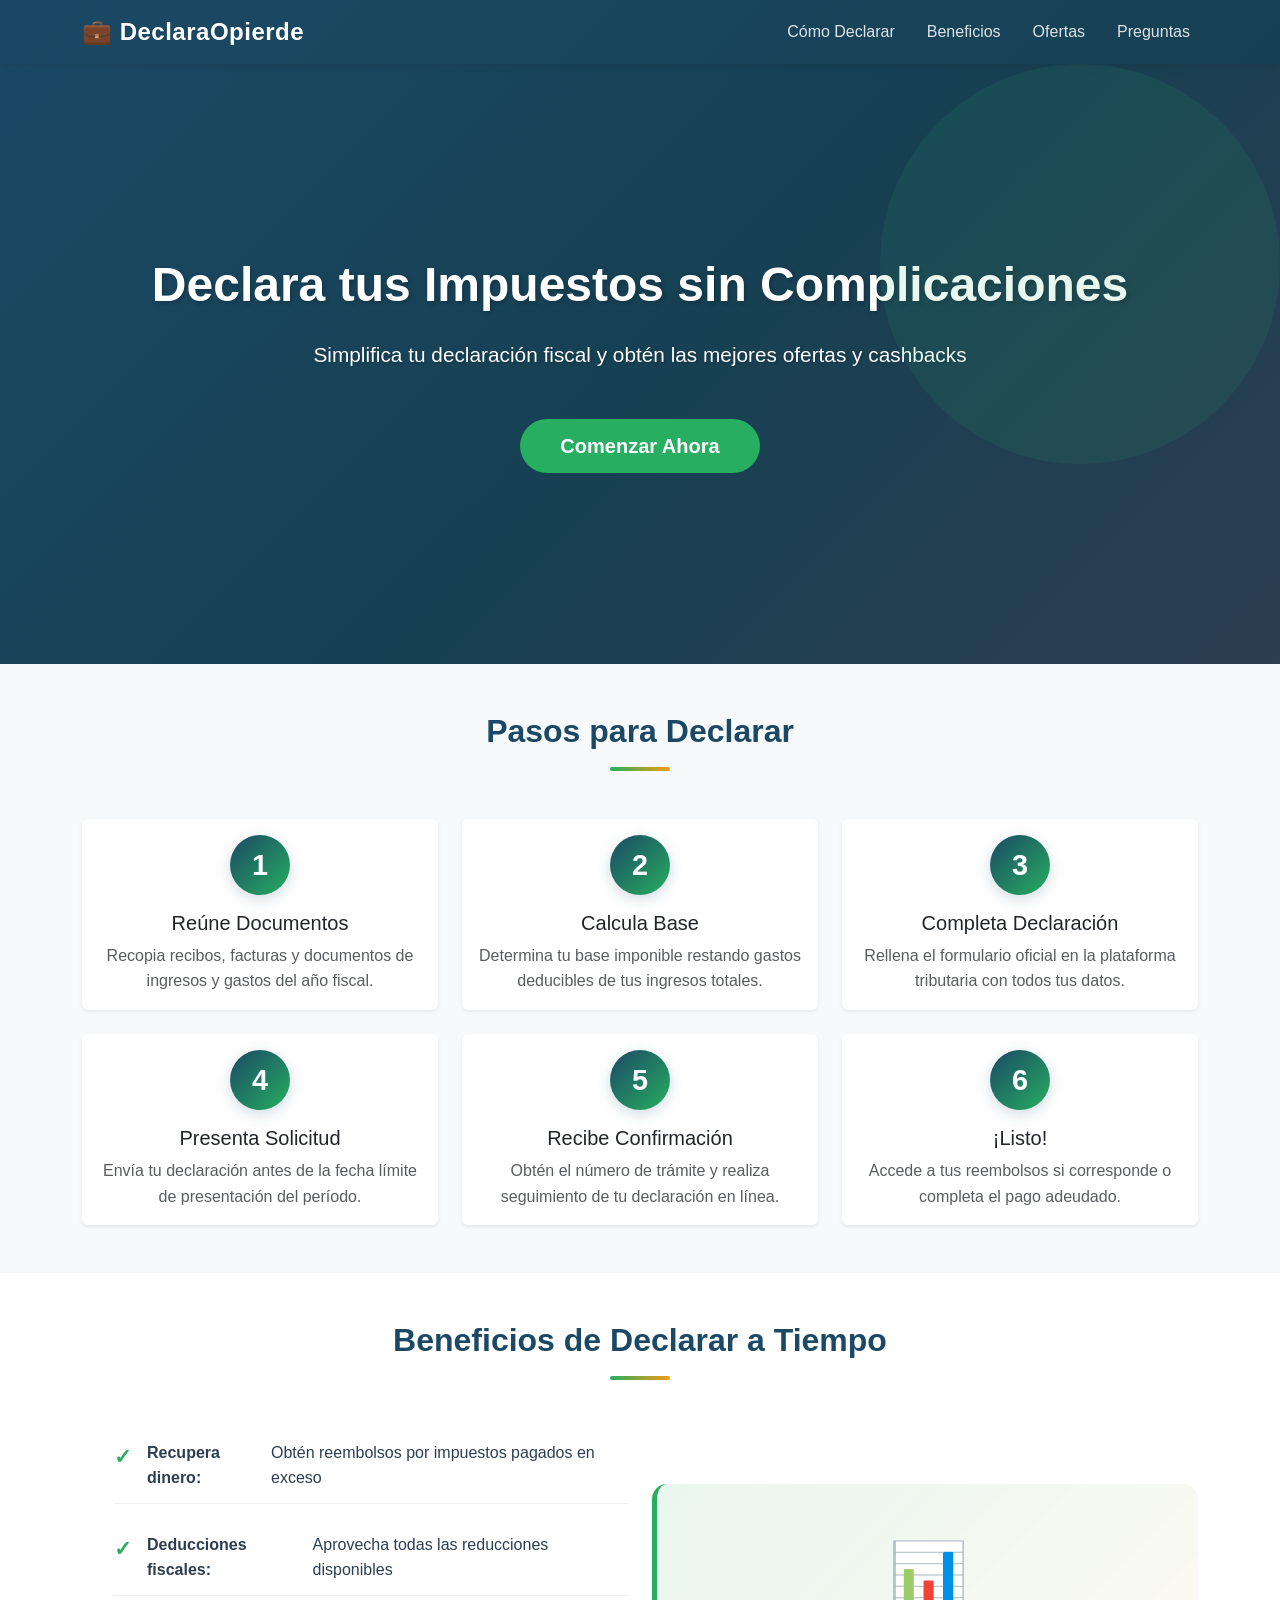
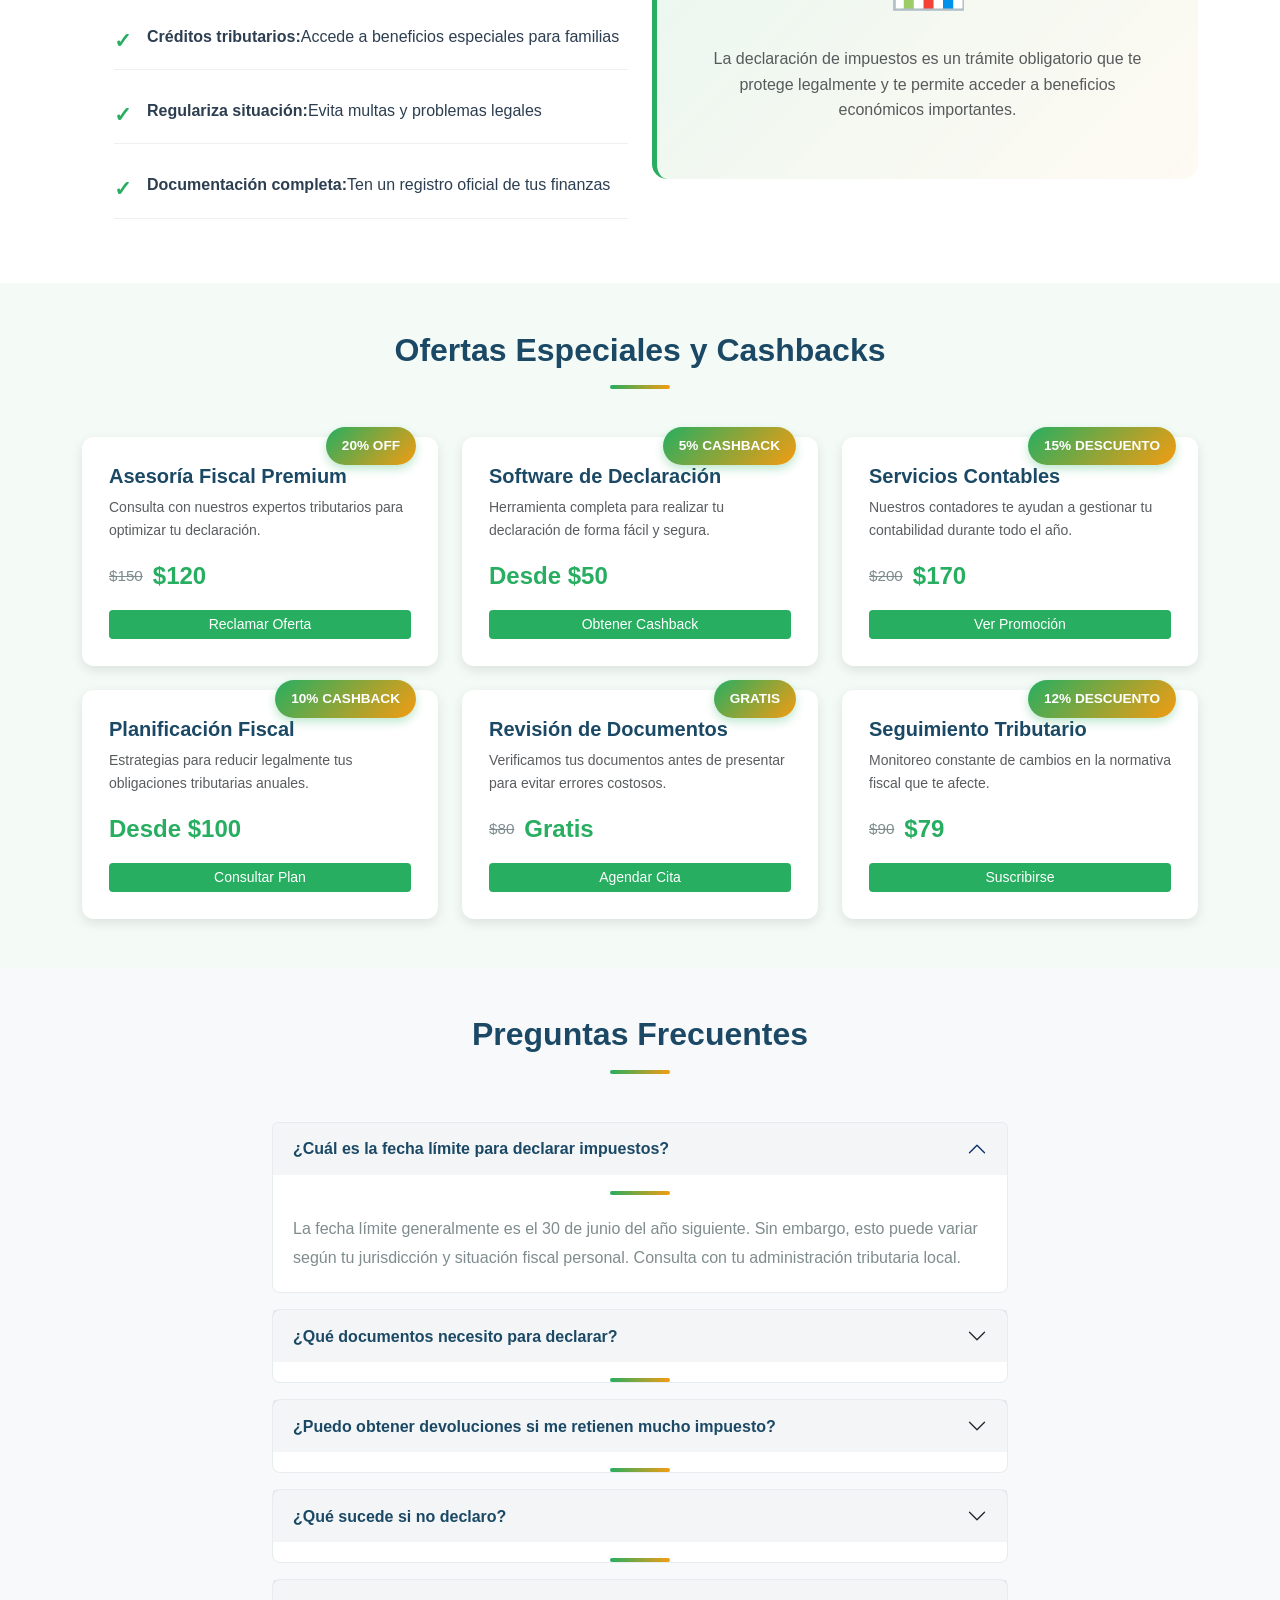
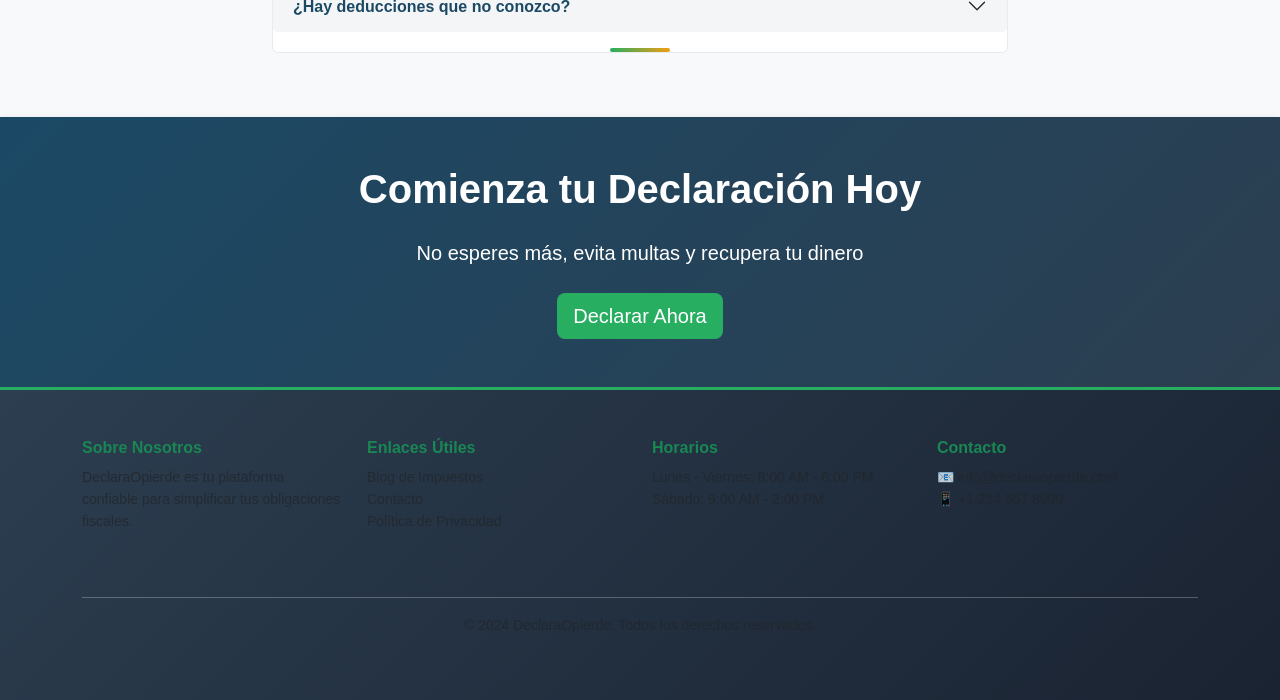
==== index.html @ 6c1fb780 "Primer commit" ====
<!DOCTYPE html>
<html lang="es">
<head>
    <meta charset="UTF-8">
    <meta name="viewport" content="width=device-width, initial-scale=1.0">
    <title>DeclaraOpierde - Declaración de Impuestos Fácil</title>
    <link href="https://cdn.jsdelivr.net/npm/bootstrap@5.3.0/dist/css/bootstrap.min.css" rel="stylesheet">
    <link rel="stylesheet" href="css/styles.css">
</head>
<body>

    <!-- NAVBAR -->
    <nav class="navbar navbar-expand-lg navbar-dark bg-primary-custom sticky-top">
        <div class="container">
            <a class="navbar-brand fw-bold" href="#home">
                💼 DeclaraOpierde
            </a>
            <button class="navbar-toggler" type="button" data-bs-toggle="collapse" data-bs-target="#navbarNav">
                <span class="navbar-toggler-icon"></span>
            </button>
            <div class="collapse navbar-collapse" id="navbarNav">
                <ul class="navbar-nav ms-auto">
                    <li class="nav-item"><a class="nav-link" href="#como-declarar">Cómo Declarar</a></li>
                    <li class="nav-item"><a class="nav-link" href="#beneficios">Beneficios</a></li>
                    <li class="nav-item"><a class="nav-link" href="#ofertas">Ofertas</a></li>
                    <li class="nav-item"><a class="nav-link" href="#faq">Preguntas</a></li>
                </ul>
            </div>
        </div>
    </nav>

    <!-- HERO SECTION -->
    <section id="home" class="hero-section d-flex align-items-center">
        <div class="container text-center text-white">
            <h1 class="display-4 fw-bold mb-4">Declara tus Impuestos sin Complicaciones</h1>
            <p class="lead mb-5">Simplifica tu declaración fiscal y obtén las mejores ofertas y cashbacks</p>
            <a href="declarar.html" class="btn btn-success btn-lg btn-custom">Comenzar Ahora</a>
        </div>
    </section>

    <!-- CÓMO DECLARAR -->
    <section id="como-declarar" class="py-5 bg-light">
        <div class="container">
            <h2 class="text-center mb-5 text-primary-custom fw-bold">Pasos para Declarar</h2>
            <div class="row g-4">
                <div class="col-md-6 col-lg-4">
                    <div class="card card-custom h-100 border-0 shadow-sm">
                        <div class="card-body text-center">
                            <div class="step-number">1</div>
                            <h5 class="card-title mt-3">Reúne Documentos</h5>
                            <p class="card-text text-muted">Recopia recibos, facturas y documentos de ingresos y gastos del año fiscal.</p>
                        </div>
                    </div>
                </div>
                <div class="col-md-6 col-lg-4">
                    <div class="card card-custom h-100 border-0 shadow-sm">
                        <div class="card-body text-center">
                            <div class="step-number">2</div>
                            <h5 class="card-title mt-3">Calcula Base</h5>
                            <p class="card-text text-muted">Determina tu base imponible restando gastos deducibles de tus ingresos totales.</p>
                        </div>
                    </div>
                </div>
                <div class="col-md-6 col-lg-4">
                    <div class="card card-custom h-100 border-0 shadow-sm">
                        <div class="card-body text-center">
                            <div class="step-number">3</div>
                            <h5 class="card-title mt-3">Completa Declaración</h5>
                            <p class="card-text text-muted">Rellena el formulario oficial en la plataforma tributaria con todos tus datos.</p>
                        </div>
                    </div>
                </div>
                <div class="col-md-6 col-lg-4">
                    <div class="card card-custom h-100 border-0 shadow-sm">
                        <div class="card-body text-center">
                            <div class="step-number">4</div>
                            <h5 class="card-title mt-3">Presenta Solicitud</h5>
                            <p class="card-text text-muted">Envía tu declaración antes de la fecha límite de presentación del período.</p>
                        </div>
                    </div>
                </div>
                <div class="col-md-6 col-lg-4">
                    <div class="card card-custom h-100 border-0 shadow-sm">
                        <div class="card-body text-center">
                            <div class="step-number">5</div>
                            <h5 class="card-title mt-3">Recibe Confirmación</h5>
                            <p class="card-text text-muted">Obtén el número de trámite y realiza seguimiento de tu declaración en línea.</p>
                        </div>
                    </div>
                </div>
                <div class="col-md-6 col-lg-4">
                    <div class="card card-custom h-100 border-0 shadow-sm">
                        <div class="card-body text-center">
                            <div class="step-number">6</div>
                            <h5 class="card-title mt-3">¡Listo!</h5>
                            <p class="card-text text-muted">Accede a tus reembolsos si corresponde o completa el pago adeudado.</p>
                        </div>
                    </div>
                </div>
            </div>
        </div>
    </section>

    <!-- BENEFICIOS -->
    <section id="beneficios" class="py-5">
        <div class="container">
            <h2 class="text-center mb-5 text-primary-custom fw-bold">Beneficios de Declarar a Tiempo</h2>
            <div class="row align-items-center">
                <div class="col-md-6 mb-4 mb-md-0">
                    <ul class="list-benefits">
                        <li class="mb-3"><span class="badge-check">✓</span> <strong>Recupera dinero:</strong> Obtén reembolsos por impuestos pagados en exceso</li>
                        <li class="mb-3"><span class="badge-check">✓</span> <strong>Deducciones fiscales:</strong> Aprovecha todas las reducciones disponibles</li>
                        <li class="mb-3"><span class="badge-check">✓</span> <strong>Créditos tributarios:</strong> Accede a beneficios especiales para familias</li>
                        <li class="mb-3"><span class="badge-check">✓</span> <strong>Regulariza situación:</strong> Evita multas y problemas legales</li>
                        <li class="mb-3"><span class="badge-check">✓</span> <strong>Documentación completa:</strong> Ten un registro oficial de tus finanzas</li>
                    </ul>
                </div>
                <div class="col-md-6">
                    <div class="benefit-box">
                        <div class="benefit-icon">📊</div>
                        <p class="text-muted">La declaración de impuestos es un trámite obligatorio que te protege legalmente y te permite acceder a beneficios económicos importantes.</p>
                    </div>
                </div>
            </div>
        </div>
    </section>

    <!-- OFERTAS Y CASHBACKS -->
    <section id="ofertas" class="py-5 bg-success-light">
        <div class="container">
            <h2 class="text-center mb-5 text-primary-custom fw-bold">Ofertas Especiales y Cashbacks</h2>
            <div class="row g-4">
                <div class="col-md-6 col-lg-4">
                    <div class="offer-card">
                        <div class="offer-badge">20% OFF</div>
                        <h5 class="text-primary-custom fw-bold">Asesoría Fiscal Premium</h5>
                        <p class="text-muted small">Consulta con nuestros expertos tributarios para optimizar tu declaración.</p>
                        <div class="offer-price">
                            <span class="original">$150</span>
                            <span class="actual">$120</span>
                        </div>
                        <button class="btn btn-success btn-sm w-100">Reclamar Oferta</button>
                    </div>
                </div>

                <div class="col-md-6 col-lg-4">
                    <div class="offer-card">
                        <div class="offer-badge">5% CASHBACK</div>
                        <h5 class="text-primary-custom fw-bold">Software de Declaración</h5>
                        <p class="text-muted small">Herramienta completa para realizar tu declaración de forma fácil y segura.</p>
                        <div class="offer-price">
                            <span class="actual">Desde $50</span>
                        </div>
                        <button class="btn btn-success btn-sm w-100">Obtener Cashback</button>
                    </div>
                </div>

                <div class="col-md-6 col-lg-4">
                    <div class="offer-card">
                        <div class="offer-badge">15% DESCUENTO</div>
                        <h5 class="text-primary-custom fw-bold">Servicios Contables</h5>
                        <p class="text-muted small">Nuestros contadores te ayudan a gestionar tu contabilidad durante todo el año.</p>
                        <div class="offer-price">
                            <span class="original">$200</span>
                            <span class="actual">$170</span>
                        </div>
                        <button class="btn btn-success btn-sm w-100">Ver Promoción</button>
                    </div>
                </div>

                <div class="col-md-6 col-lg-4">
                    <div class="offer-card">
                        <div class="offer-badge">10% CASHBACK</div>
                        <h5 class="text-primary-custom fw-bold">Planificación Fiscal</h5>
                        <p class="text-muted small">Estrategias para reducir legalmente tus obligaciones tributarias anuales.</p>
                        <div class="offer-price">
                            <span class="actual">Desde $100</span>
                        </div>
                        <button class="btn btn-success btn-sm w-100">Consultar Plan</button>
                    </div>
                </div>

                <div class="col-md-6 col-lg-4">
                    <div class="offer-card">
                        <div class="offer-badge">GRATIS</div>
                        <h5 class="text-primary-custom fw-bold">Revisión de Documentos</h5>
                        <p class="text-muted small">Verificamos tus documentos antes de presentar para evitar errores costosos.</p>
                        <div class="offer-price">
                            <span class="original">$80</span>
                            <span class="actual">Gratis</span>
                        </div>
                        <button class="btn btn-success btn-sm w-100">Agendar Cita</button>
                    </div>
                </div>

                <div class="col-md-6 col-lg-4">
                    <div class="offer-card">
                        <div class="offer-badge">12% DESCUENTO</div>
                        <h5 class="text-primary-custom fw-bold">Seguimiento Tributario</h5>
                        <p class="text-muted small">Monitoreo constante de cambios en la normativa fiscal que te afecte.</p>
                        <div class="offer-price">
                            <span class="original">$90</span>
                            <span class="actual">$79</span>
                        </div>
                        <button class="btn btn-success btn-sm w-100">Suscribirse</button>
                    </div>
                </div>
            </div>
        </div>
    </section>

    <!-- FAQ -->
    <section id="faq" class="py-5 bg-light">
        <div class="container">
            <h2 class="text-center mb-5 text-primary-custom fw-bold">Preguntas Frecuentes</h2>
            <div class="row">
                <div class="col-lg-8 mx-auto">
                    <div class="accordion" id="faqAccordion">
                        <div class="accordion-item border-0 mb-3">
                            <h2 class="accordion-header">
                                <button class="accordion-button bg-accordion" type="button" data-bs-toggle="collapse" data-bs-target="#faq1">
                                    ¿Cuál es la fecha límite para declarar impuestos?
                                </button>
                            </h2>
                            <div id="faq1" class="accordion-collapse collapse show" data-bs-parent="#faqAccordion">
                                <div class="accordion-body">
                                    La fecha límite generalmente es el 30 de junio del año siguiente. Sin embargo, esto puede variar según tu jurisdicción y situación fiscal personal. Consulta con tu administración tributaria local.
                                </div>
                            </div>
                        </div>

                        <div class="accordion-item border-0 mb-3">
                            <h2 class="accordion-header">
                                <button class="accordion-button collapsed bg-accordion" type="button" data-bs-toggle="collapse" data-bs-target="#faq2">
                                    ¿Qué documentos necesito para declarar?
                                </button>
                            </h2>
                            <div id="faq2" class="accordion-collapse collapse" data-bs-parent="#faqAccordion">
                                <div class="accordion-body">
                                    Necesitarás recibos de sueldo, estados de cuenta bancaria, facturas de gastos deducibles, certificados de retenciones, y cualquier otro comprobante de ingresos o egresos. Ten todo organizado antes de comenzar tu declaración.
                                </div>
                            </div>
                        </div>

                        <div class="accordion-item border-0 mb-3">
                            <h2 class="accordion-header">
                                <button class="accordion-button collapsed bg-accordion" type="button" data-bs-toggle="collapse" data-bs-target="#faq3">
                                    ¿Puedo obtener devoluciones si me retienen mucho impuesto?
                                </button>
                            </h2>
                            <div id="faq3" class="accordion-collapse collapse" data-bs-parent="#faqAccordion">
                                <div class="accordion-body">
                                    Sí, si durante el año se te retuvo más impuesto del que debes, tendrás derecho a una devolución. Esta se procesa tras revisar tu declaración y puede depositarse en tu cuenta bancaria.
                                </div>
                            </div>
                        </div>

                        <div class="accordion-item border-0 mb-3">
                            <h2 class="accordion-header">
                                <button class="accordion-button collapsed bg-accordion" type="button" data-bs-toggle="collapse" data-bs-target="#faq4">
                                    ¿Qué sucede si no declaro?
                                </button>
                            </h2>
                            <div id="faq4" class="accordion-collapse collapse" data-bs-parent="#faqAccordion">
                                <div class="accordion-body">
                                    No declarar puede resultar en multas, recargos, y problemas legales. Es obligatorio declarar si tienes ingresos sujetos a tributación. Es mejor hacer tu declaración a tiempo, aunque debas dinero.
                                </div>
                            </div>
                        </div>

                        <div class="accordion-item border-0 mb-3">
                            <h2 class="accordion-header">
                                <button class="accordion-button collapsed bg-accordion" type="button" data-bs-toggle="collapse" data-bs-target="#faq5">
                                    ¿Hay deducciones que no conozco?
                                </button>
                            </h2>
                            <div id="faq5" class="accordion-collapse collapse" data-bs-parent="#faqAccordion">
                                <div class="accordion-body">
                                    Existen muchas deducciones posibles: gastos médicos, educación, intereses hipotecarios, donaciones, y más según tu país. Nuestros asesores pueden ayudarte a identificar todas las que apliquen a tu situación.
                                </div>
                            </div>
                        </div>
                    </div>
                </div>
            </div>
        </div>
    </section>

    <!-- CALL TO ACTION -->
    <section class="cta-section py-5 bg-primary-custom text-white">
        <div class="container text-center">
            <h2 class="mb-4">Comienza tu Declaración Hoy</h2>
            <p class="lead mb-4">No esperes más, evita multas y recupera tu dinero</p>
            <a href="declarar.html" class="btn btn-success btn-lg">Declarar Ahora</a>
        </div>
    </section>

    <!-- FOOTER -->
    <footer class="bg-dark text-white py-5">
        <div class="container">
            <div class="row mb-4">
                <div class="col-md-3 mb-4">
                    <h6 class="fw-bold text-success">Sobre Nosotros</h6>
                    <p class="text-muted small">DeclaraOpierde es tu plataforma confiable para simplificar tus obligaciones fiscales.</p>
                </div>
                <div class="col-md-3 mb-4">
                    <h6 class="fw-bold text-success">Enlaces Útiles</h6>
                    <ul class="list-unstyled small">
                        <li><a href="#" class="text-muted text-decoration-none">Blog de Impuestos</a></li>
                        <li><a href="#" class="text-muted text-decoration-none">Contacto</a></li>
                        <li><a href="#" class="text-muted text-decoration-none">Política de Privacidad</a></li>
                    </ul>
                </div>
                <div class="col-md-3 mb-4">
                    <h6 class="fw-bold text-success">Horarios</h6>
                    <p class="text-muted small">Lunes - Viernes: 8:00 AM - 6:00 PM<br>Sábado: 9:00 AM - 2:00 PM</p>
                </div>
                <div class="col-md-3 mb-4">
                    <h6 class="fw-bold text-success">Contacto</h6>
                    <p class="text-muted small">📧 info@declaraopierde.com<br>📱 +1 234 567 8900</p>
                </div>
            </div>
            <hr class="bg-secondary">
            <div class="text-center text-muted small">
                <p>&copy; 2024 DeclaraOpierde. Todos los derechos reservados.</p>
            </div>
        </div>
    </footer>

    <script src="https://cdn.jsdelivr.net/npm/bootstrap@5.3.0/dist/js/bootstrap.bundle.min.js"></script>
</body>
</html>
---- css/styles.css ----
/* ===========================
   VARIABLES Y COLORES CONTABLES
   =========================== */
:root {
    --primary-color: #1b4965;      /* Azul oscuro profesional */
    --secondary-color: #27ae60;    /* Verde contable */
    --accent-color: #f39c12;       /* Dorado/Naranja acento */
    --light-bg: #ecf0f1;           /* Gris claro */
    --dark-bg: #2c3e50;            /* Gris oscuro */
    --white: #ffffff;
    --text-dark: #2c3e50;
    --text-muted: #7f8c8d;
    --border-color: #bdc3c7;
}

/* ===========================
   ESTILOS GENERALES
   =========================== */
* {
    margin: 0;
    padding: 0;
    box-sizing: border-box;
}

body {
    font-family: 'Segoe UI', Tahoma, Geneva, Verdana, sans-serif;
    color: var(--text-dark);
    line-height: 1.6;
}

html {
    scroll-behavior: smooth;
}

/* ===========================
   NAVBAR
   =========================== */
.bg-primary-custom {
    background: linear-gradient(135deg, var(--primary-color) 0%, #164053 100%);
    box-shadow: 0 2px 8px rgba(0, 0, 0, 0.1);
}

.navbar-brand {
    font-size: 1.5rem;
    letter-spacing: 0.5px;
    color: var(--white) !important;
}

.navbar-dark .navbar-nav .nav-link {
    color: rgba(255, 255, 255, 0.85) !important;
    transition: color 0.3s ease;
    margin-left: 1rem;
}

.navbar-dark .navbar-nav .nav-link:hover {
    color: var(--secondary-color) !important;
    font-weight: 500;
}

/* ===========================
   HERO SECTION
   =========================== */
.hero-section {
    background: linear-gradient(135deg, var(--primary-color) 0%, #164053 50%, var(--dark-bg) 100%);
    min-height: 600px;
    position: relative;
    overflow: hidden;
}

.hero-section::before {
    content: '';
    position: absolute;
    top: 0;
    right: 0;
    width: 400px;
    height: 400px;
    background: rgba(39, 174, 96, 0.1);
    border-radius: 50%;
    animation: float 6s ease-in-out infinite;
}

@keyframes float {
    0%, 100% { transform: translateY(0px); }
    50% { transform: translateY(-30px); }
}

.hero-section h1 {
    font-size: 3rem;
    font-weight: 700;
    text-shadow: 2px 2px 4px rgba(0, 0, 0, 0.2);
    animation: fadeInUp 0.8s ease;
}

.hero-section .lead {
    font-size: 1.3rem;
    text-shadow: 1px 1px 2px rgba(0, 0, 0, 0.2);
}

@keyframes fadeInUp {
    from {
        opacity: 0;
        transform: translateY(30px);
    }
    to {
        opacity: 1;
        transform: translateY(0);
    }
}

.btn-custom {
    padding: 12px 40px;
    font-weight: 600;
    border-radius: 50px;
    transition: all 0.3s ease;
    background-color: var(--secondary-color);
    border: none;
}

.btn-custom:hover {
    transform: translateY(-3px);
    box-shadow: 0 8px 20px rgba(39, 174, 96, 0.3);
    background-color: #1f8e4d;
}

/* ===========================
   SECCIÓN CÓMO DECLARAR
   =========================== */
#como-declarar h2,
#beneficios h2,
#ofertas h2,
#faq h2 {
    color: var(--primary-color);
    font-weight: 700;
    position: relative;
    padding-bottom: 20px;
}

#como-declarar h2::after,
#beneficios h2::after,
#ofertas h2::after,
#faq h2::after {
    content: '';
    position: absolute;
    bottom: 0;
    left: 50%;
    transform: translateX(-50%);
    width: 60px;
    height: 4px;
    background: linear-gradient(90deg, var(--secondary-color), var(--accent-color));
    border-radius: 2px;
}

.card-custom {
    border-top: 5px solid var(--secondary-color);
    transition: all 0.3s ease;
    cursor: pointer;
}

.card-custom:hover {
    transform: translateY(-8px);
    box-shadow: 0 12px 30px rgba(0, 0, 0, 0.15);
    border-top-color: var(--accent-color);
}

.step-number {
    width: 60px;
    height: 60px;
    background: linear-gradient(135deg, var(--primary-color), var(--secondary-color));
    color: white;
    border-radius: 50%;
    display: flex;
    align-items: center;
    justify-content: center;
    font-size: 1.8rem;
    font-weight: 700;
    margin: 0 auto;
    box-shadow: 0 4px 15px rgba(27, 73, 101, 0.2);
}

/* ===========================
   SECCIÓN BENEFICIOS
   =========================== */
.list-benefits {
    list-style: none;
}

.list-benefits li {
    display: flex;
    align-items: flex-start;
    padding: 12px 0;
    border-bottom: 1px solid var(--light-bg);
}

.badge-check {
    color: var(--secondary-color);
    font-weight: 700;
    font-size: 1.3rem;
    margin-right: 15px;
    flex-shrink: 0;
}

.benefit-box {
    background: linear-gradient(135deg, rgba(39, 174, 96, 0.1) 0%, rgba(243, 156, 18, 0.05) 100%);
    padding: 40px;
    border-radius: 15px;
    border-left: 5px solid var(--secondary-color);
    text-align: center;
}

.benefit-icon {
    font-size: 4rem;
    margin-bottom: 20px;
}

/* ===========================
   SECCIÓN OFERTAS
   =========================== */
.bg-success-light {
    background-color: rgba(39, 174, 96, 0.05);
}

.offer-card {
    background: white;
    border-radius: 12px;
    padding: 25px;
    position: relative;
    box-shadow: 0 4px 12px rgba(0, 0, 0, 0.1);
    transition: all 0.3s ease;
    height: 100%;
    border: 2px solid transparent;
}

.offer-card:hover {
    border-color: var(--secondary-color);
    transform: translateY(-6px);
    box-shadow: 0 8px 25px rgba(39, 174, 96, 0.2);
}

.offer-badge {
    position: absolute;
    top: -12px;
    right: 20px;
    background: linear-gradient(135deg, var(--secondary-color), var(--accent-color));
    color: white;
    padding: 8px 16px;
    border-radius: 20px;
    font-weight: 700;
    font-size: 0.85rem;
    box-shadow: 0 4px 10px rgba(39, 174, 96, 0.3);
}

.offer-price {
    display: flex;
    align-items: center;
    gap: 10px;
    margin: 15px 0;
}

.offer-price .original {
    text-decoration: line-through;
    color: var(--text-muted);
    font-size: 0.95rem;
}

.offer-price .actual {
    font-size: 1.5rem;
    font-weight: 700;
    color: var(--secondary-color);
}

.btn-success {
    background-color: var(--secondary-color);
    border: none;
}

.btn-success:hover {
    background-color: #1f8e4d;
    transform: scale(1.02);
}

/* ===========================
   SECCIÓN FAQ
   =========================== */
.accordion-item {
    background: white;
    border: 1px solid rgba(27, 73, 101, 0.1) !important;
    border-radius: 8px;
}

.bg-accordion {
    background-color: rgba(27, 73, 101, 0.05) !important;
    color: var(--primary-color);
    font-weight: 600;
}

.accordion-button:not(.collapsed) {
    background-color: rgba(27, 73, 101, 0.1);
    color: var(--primary-color);
    box-shadow: none;
}

.accordion-button:focus {
    border-color: var(--secondary-color);
    box-shadow: 0 0 0 0.25rem rgba(39, 174, 96, 0.25);
}

.accordion-body {
    padding: 20px;
    color: var(--text-muted);
    line-height: 1.8;
}

/* ===========================
   CTA SECTION
   =========================== */
.cta-section {
    background: linear-gradient(135deg, var(--primary-color) 0%, var(--dark-bg) 100%);
}

.cta-section h2 {
    font-size: 2.5rem;
    font-weight: 700;
}

/* ===========================
   FOOTER
   =========================== */
footer {
    background: linear-gradient(135deg, var(--dark-bg) 0%, #1a2332 100%);
    border-top: 3px solid var(--secondary-color);
}

footer h6 {
    color: var(--secondary-color);
    font-weight: 700;
}

footer a {
    transition: color 0.3s ease;
}

footer a:hover {
    color: var(--secondary-color) !important;
}

/* ===========================
   RESPONSIVE
   =========================== */
@media (max-width: 768px) {
    .hero-section h1 {
        font-size: 2rem;
    }

    .hero-section .lead {
        font-size: 1rem;
    }

    #como-declarar h2,
    #beneficios h2,
    #ofertas h2,
    #faq h2 {
        font-size: 1.8rem;
    }

    .cta-section h2 {
        font-size: 1.8rem;
    }

    .navbar-dark .navbar-nav .nav-link {
        margin-left: 0;
        padding: 10px 0;
    }
}

@media (max-width: 576px) {
    .hero-section {
        min-height: 400px;
    }

    .hero-section h1 {
        font-size: 1.5rem;
    }

    .btn-custom {
        padding: 10px 30px;
        font-size: 0.95rem;
    }
}

/* ===========================
   UTILIDADES
   =========================== */
.text-primary-custom {
    color: var(--primary-color);
}

.text-secondary-custom {
    color: var(--secondary-color);
}

section {
    scroll-margin-top: 80px;
}

/* Animación suave al cargar */
@keyframes fadeIn {
    from {
        opacity: 0;
    }
    to {
        opacity: 1;
    }
}

body {
    animation: fadeIn 0.5s ease;
}
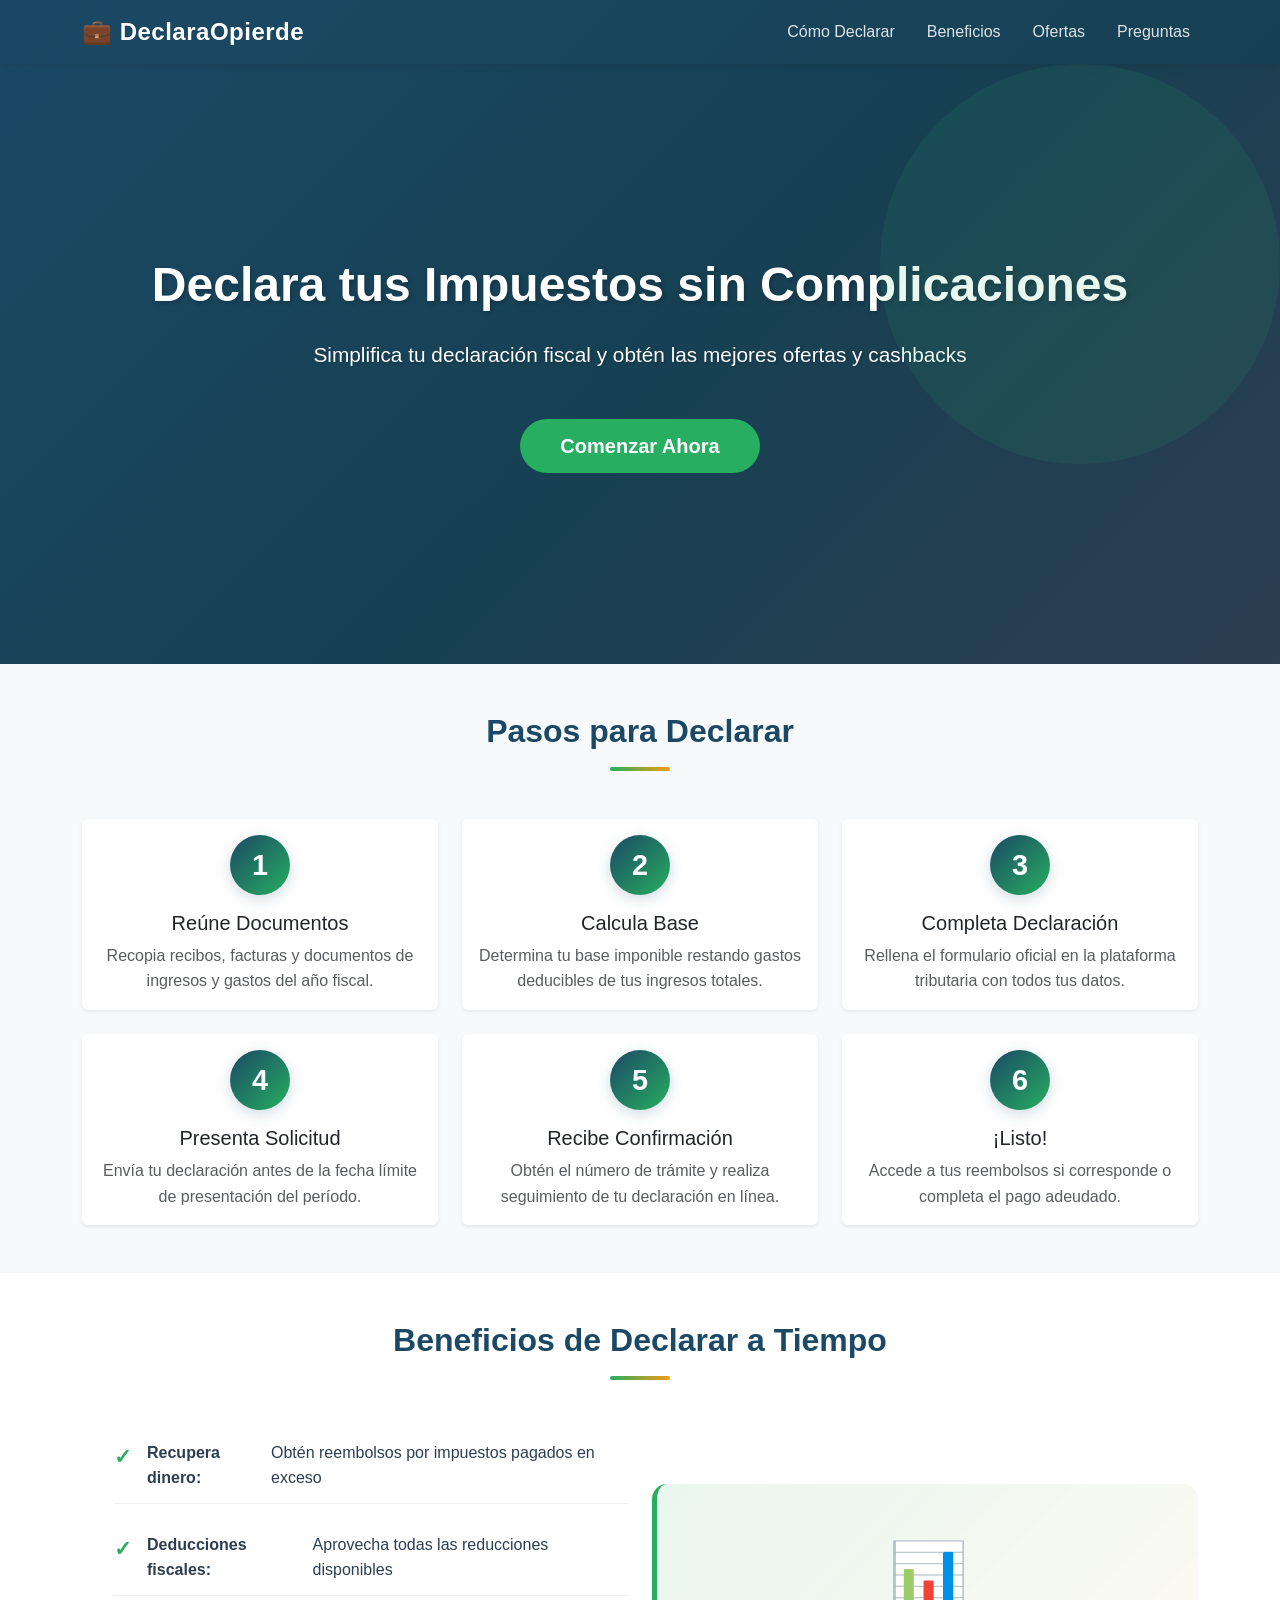
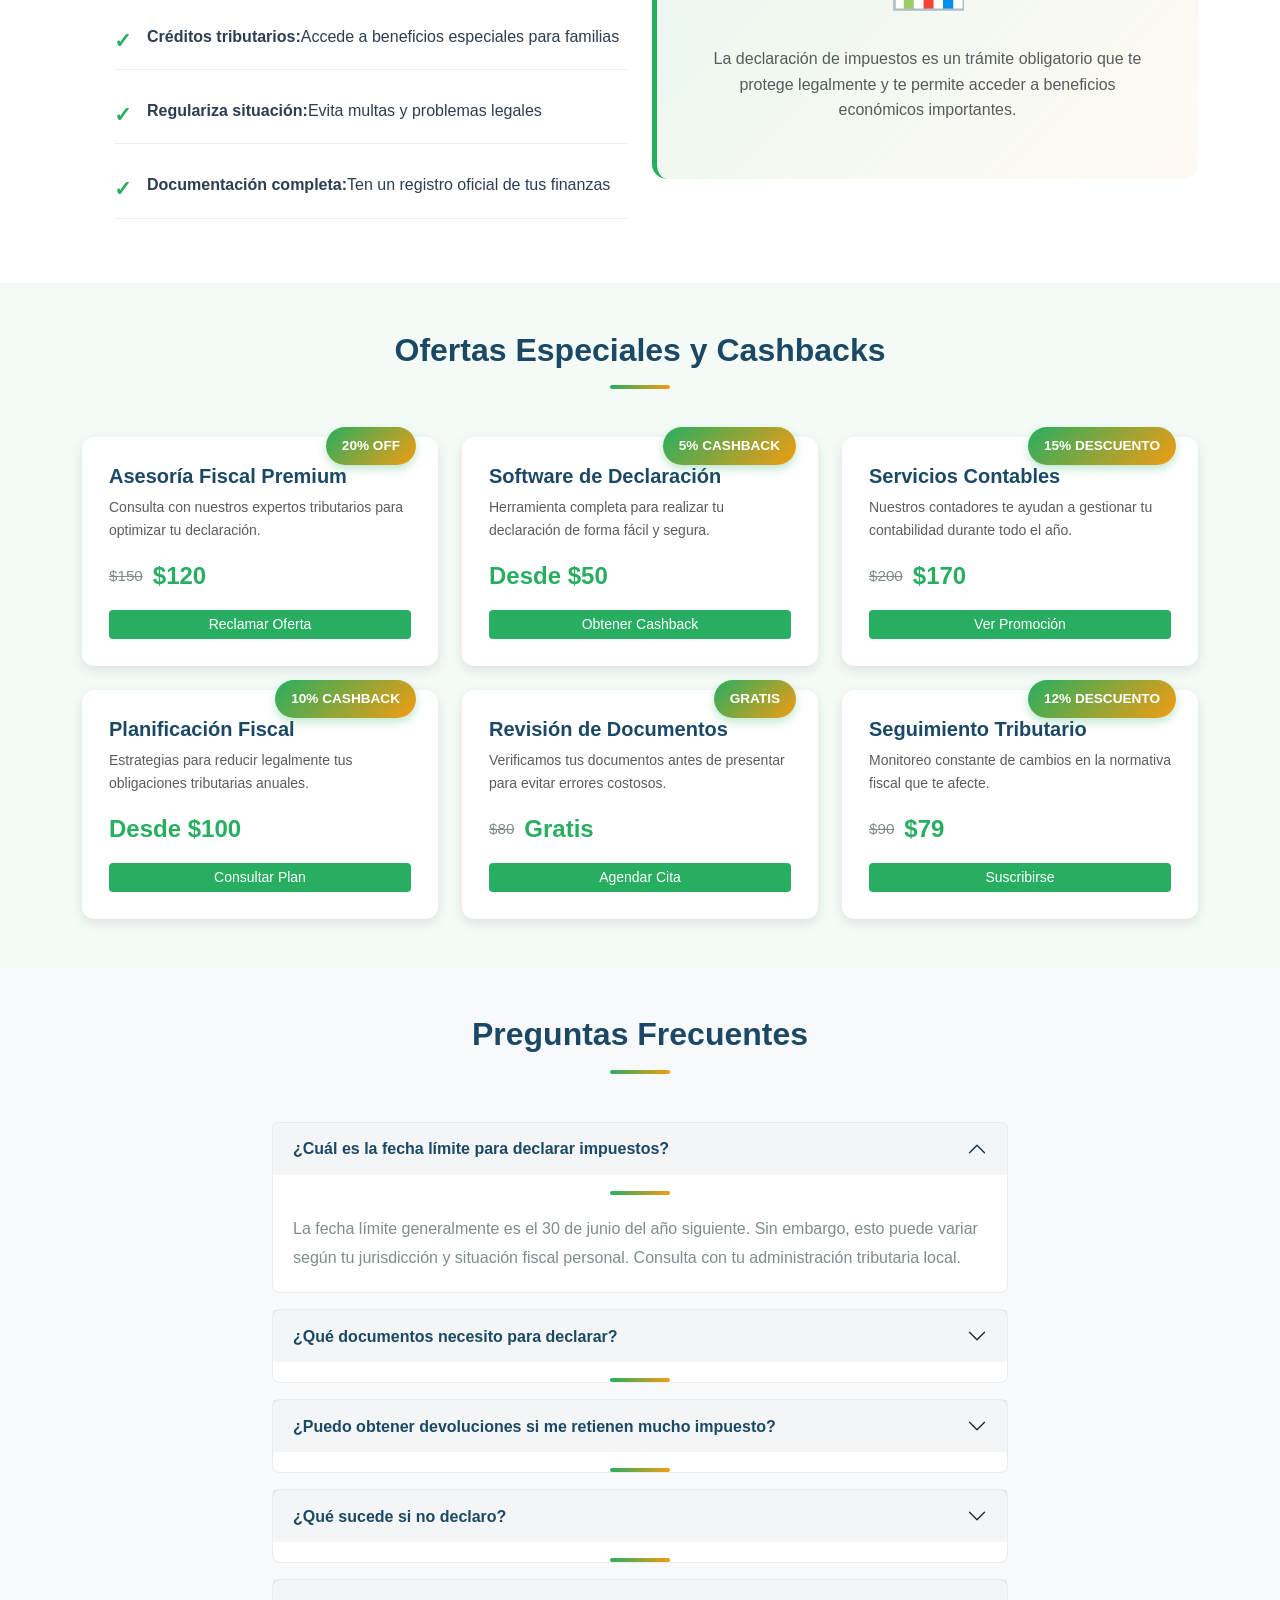
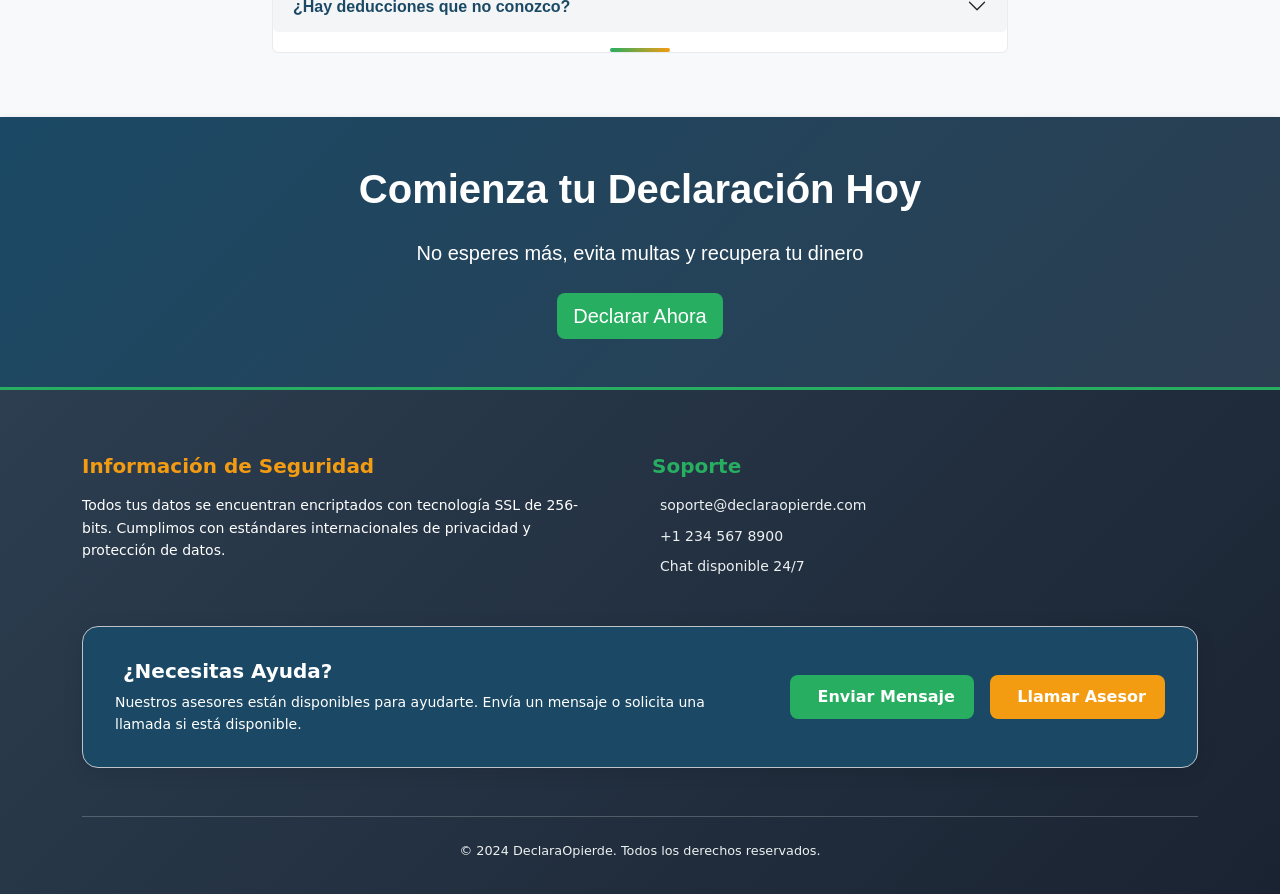
==== commit 3a9ec518: "new file:   bootstrap/bootstrap.bundle.min.js" ====
--- a/index.html
+++ b/index.html
@@ -4,7 +4,7 @@
     <meta charset="UTF-8">
     <meta name="viewport" content="width=device-width, initial-scale=1.0">
     <title>DeclaraOpierde - Declaración de Impuestos Fácil</title>
-    <link href="https://cdn.jsdelivr.net/npm/bootstrap@5.3.0/dist/css/bootstrap.min.css" rel="stylesheet">
+    <link href="bootstrap/bootstrap.min.css" rel="stylesheet">
     <link rel="stylesheet" href="css/styles.css">
 </head>
 <body>
@@ -34,7 +34,7 @@
         <div class="container text-center text-white">
             <h1 class="display-4 fw-bold mb-4">Declara tus Impuestos sin Complicaciones</h1>
             <p class="lead mb-5">Simplifica tu declaración fiscal y obtén las mejores ofertas y cashbacks</p>
-            <a href="declarar.html" class="btn btn-success btn-lg btn-custom">Comenzar Ahora</a>
+            <a href="html/declarar.html" class="btn btn-success btn-lg btn-custom">Comenzar Ahora</a>
         </div>
     </section>
 
@@ -291,42 +291,61 @@
         <div class="container text-center">
             <h2 class="mb-4">Comienza tu Declaración Hoy</h2>
             <p class="lead mb-4">No esperes más, evita multas y recupera tu dinero</p>
-            <a href="declarar.html" class="btn btn-success btn-lg">Declarar Ahora</a>
-        </div>
-    </section>
-
-    <!-- FOOTER -->
-    <footer class="bg-dark text-white py-5">
-        <div class="container">
-            <div class="row mb-4">
-                <div class="col-md-3 mb-4">
-                    <h6 class="fw-bold text-success">Sobre Nosotros</h6>
-                    <p class="text-muted small">DeclaraOpierde es tu plataforma confiable para simplificar tus obligaciones fiscales.</p>
-                </div>
-                <div class="col-md-3 mb-4">
-                    <h6 class="fw-bold text-success">Enlaces Útiles</h6>
-                    <ul class="list-unstyled small">
-                        <li><a href="#" class="text-muted text-decoration-none">Blog de Impuestos</a></li>
-                        <li><a href="#" class="text-muted text-decoration-none">Contacto</a></li>
-                        <li><a href="#" class="text-muted text-decoration-none">Política de Privacidad</a></li>
+            <a href="html/declarar.html" class="btn btn-success btn-lg">Declarar Ahora</a>
+        </div>
+    </section>
+
+
+    <footer class="footer-premium">
+        <div class="container">
+            <div class="row mb-5">
+                <div class="col-md-6 mb-4 mb-md-0 pe-md-5">
+                    <h5 class="title-security mb-3">Información de Seguridad</h5>
+                    <p class="text-sm mb-0">
+                        Todos tus datos se encuentran encriptados con tecnología SSL de 256-bits. Cumplimos con estándares internacionales de privacidad y protección de datos.
+                    </p>
+                </div>
+                <div class="col-md-6">
+                    <h5 class="title-support mb-3">Soporte</h5>
+                    <ul class="list-unstyled text-sm mb-0">
+                        <li class="mb-2"><i class="bi bi-envelope me-2"></i> soporte@declaraopierde.com</li>
+                        <li class="mb-2"><i class="bi bi-phone me-2"></i> +1 234 567 8900</li>
+                        <li><i class="bi bi-chat-dots me-2"></i> Chat disponible 24/7</li>
                     </ul>
                 </div>
-                <div class="col-md-3 mb-4">
-                    <h6 class="fw-bold text-success">Horarios</h6>
-                    <p class="text-muted small">Lunes - Viernes: 8:00 AM - 6:00 PM<br>Sábado: 9:00 AM - 2:00 PM</p>
-                </div>
-                <div class="col-md-3 mb-4">
-                    <h6 class="fw-bold text-success">Contacto</h6>
-                    <p class="text-muted small">📧 info@declaraopierde.com<br>📱 +1 234 567 8900</p>
-                </div>
-            </div>
-            <hr class="bg-secondary">
-            <div class="text-center text-muted small">
-                <p>&copy; 2024 DeclaraOpierde. Todos los derechos reservados.</p>
+            </div>
+
+            <div class="card-sos">
+                <div class="row align-items-center">
+                    <div class="col-lg-7 mb-4 mb-lg-0">
+                        <div class="d-flex align-items-center mb-2">
+                            <i class="bi bi-exclamation-triangle-fill sos-icon-danger me-2"></i>
+                            <h4 class="sos-title-text">¿Necesitas Ayuda?</h4>
+                        </div>
+                        <p class="text-sm mb-0">
+                            Nuestros asesores están disponibles para ayudarte. Envía un mensaje o solicita una llamada si está disponible.
+                        </p>
+                    </div>
+                    <div class="col-lg-5 d-flex justify-content-lg-end gap-3 flex-wrap">
+                        <button class="btn btn-purple d-flex align-items-center">
+                           <a href="html/asesoria.html" class="text-white text-decoration-none">
+                                <i class="bi bi-envelope-fill me-2"></i> Enviar Mensaje
+                            </a>
+                        </button>
+                        <button class="btn btn-cyan d-flex align-items-center">
+                            <i class="bi bi-telephone-fill me-2"></i> Llamar Asesor
+                        </button>
+                    </div>
+                </div>
+            </div>
+
+            <hr class="footer-divider">
+            <div class="text-center copyright">
+                © 2024 DeclaraOpierde. Todos los derechos reservados.
             </div>
         </div>
     </footer>
 
-    <script src="https://cdn.jsdelivr.net/npm/bootstrap@5.3.0/dist/js/bootstrap.bundle.min.js"></script>
+    <script src="bootstrap/bootstrap.bundle.min.js"></script>
 </body>
 </html>
--- a/css/styles.css
+++ b/css/styles.css
@@ -328,19 +328,70 @@
 footer {
     background: linear-gradient(135deg, var(--dark-bg) 0%, #1a2332 100%);
     border-top: 3px solid var(--secondary-color);
-}
-
-footer h6 {
-    color: var(--secondary-color);
-    font-weight: 700;
+    color: white;
+}
+
+footer h6,
+footer .text-white,
+footer p,
+footer label,
+footer span,
+footer small {
+    color: white !important;
 }
 
 footer a {
+    color: #ffffff !important;
     transition: color 0.3s ease;
 }
 
 footer a:hover {
     color: var(--secondary-color) !important;
+}
+
+.footer-contact-card {
+    background: rgba(255, 255, 255, 0.08);
+    border: 1px solid rgba(255, 255, 255, 0.12);
+    border-radius: 18px;
+    padding: 25px;
+}
+
+.footer-contact-card .card-body {
+    padding: 0;
+}
+
+.footer-contact-card h5 {
+    color: white;
+    margin-bottom: 0.75rem;
+}
+
+.footer-contact-card p {
+    color: rgba(255, 255, 255, 0.8);
+}
+
+.footer-contact-card .btn {
+    min-width: 150px;
+    border-radius: 50px;
+    font-weight: 600;
+}
+
+.footer-contact-card .btn-success,
+.footer-contact-card .btn-info {
+    color: white;
+}
+
+.footer-contact-card .btn-success {
+    background: var(--secondary-color);
+    border-color: var(--secondary-color);
+}
+
+.footer-contact-card .btn-info {
+    background: #3498db;
+    border-color: #3498db;
+}
+
+.footer-contact-card .btn:hover {
+    opacity: 0.95;
 }
 
 /* ===========================
@@ -415,3 +466,95 @@
 body {
     animation: fadeIn 0.5s ease;
 }
+
+.footer-premium {
+    background-color: var(--primary-color);
+    color: var(--light-bg);
+    padding: 4rem 0 2rem 0;
+    font-family: system-ui, -apple-system, sans-serif;
+}
+
+.title-security {
+    color: var(--accent-color);
+    font-weight: 700;
+}
+
+.title-support {
+    color: var(--secondary-color);
+    font-weight: 700;
+}
+
+.text-sm {
+    font-size: 0.875rem;
+    line-height: 1.6;
+}
+
+/* Tarjeta SOS Adaptada a diseño claro */
+.card-sos {
+    background-color: var(--primary-color);
+    color: var(--text-dark);
+    border: 1px solid var(--border-color);
+    border-radius: 1rem;
+    padding: 2rem;
+    box-shadow: 0 4px 20px rgba(0,0,0,0.1);
+}
+
+.card-sos .text-sm {
+    color: var(--text-muted); /* Sobrescribe el color para texto secundario dentro de la tarjeta */
+}
+
+.sos-icon-danger {
+    color: var(--accent-color);
+    font-size: 1.5rem;
+}
+
+.sos-title-text {
+    color: white;
+    font-weight: 700;
+    font-size: 1.25rem;
+    margin: 0;
+}
+
+/* Botones con la nueva paleta */
+.btn-purple {
+    background-color: var(--secondary-color); /* Aplica el Verde Contable */
+    color: var(--white);
+    font-weight: 600;
+    border: none;
+    border-radius: 0.5rem;
+    padding: 0.6rem 1.2rem;
+    transition: opacity 0.2s ease;
+}
+
+.btn-purple:hover {
+    background-color: var(--secondary-color);
+    color: var(--white);
+    opacity: 0.85;
+}
+
+.btn-cyan {
+    background-color: var(--accent-color); /* Aplica el Dorado/Naranja */
+    color: var(--white);
+    font-weight: 600;
+    border: none;
+    border-radius: 0.5rem;
+    padding: 0.6rem 1.2rem;
+    transition: opacity 0.2s ease;
+}
+
+.btn-cyan:hover {
+    background-color: var(--accent-color);
+    color: var(--white);
+    opacity: 0.85;
+}
+
+.footer-divider {
+    border-color: var(--border-color);
+    opacity: 0.3;
+    margin: 3rem 0 1.5rem 0;
+}
+
+.copyright {
+    color: var(--light-bg);
+    font-size: 0.8rem;
+}
